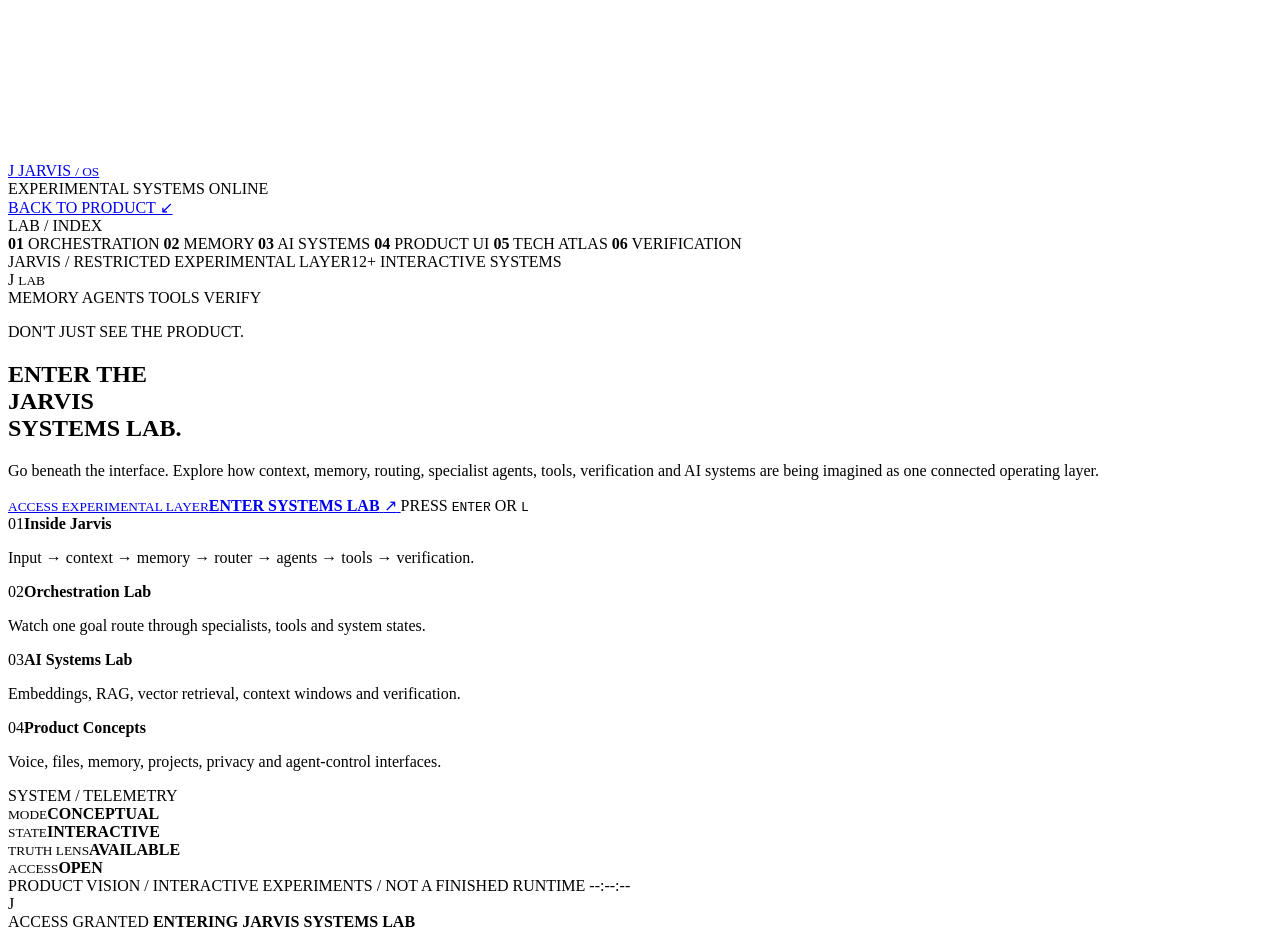
==== systems-lab.html @ cb1c3c39 "feat: add cinematic Systems Lab gateway page" ====
<!doctype html>
<html lang="en">
<head>
  <meta charset="utf-8">
  <meta name="viewport" content="width=device-width, initial-scale=1">
  <meta name="theme-color" content="#050609">
  <meta name="description" content="Enter the Jarvis Systems Lab — interactive architecture, memory, orchestration, AI systems and product experiments.">
  <title>Jarvis Systems Lab — Enter the system.</title>
  <link rel="icon" type="image/svg+xml" href="assets/jarvis-sigil.svg">
  <link rel="preconnect" href="https://fonts.googleapis.com">
  <link rel="preconnect" href="https://fonts.gstatic.com" crossorigin>
  <link href="https://fonts.googleapis.com/css2?family=DM+Mono:wght@300;400;500&family=Manrope:wght@400;500;600;700;800&display=swap" rel="stylesheet">
  <link rel="stylesheet" href="systems-lab-gateway.css">
  <script src="systems-lab-gateway.js" defer></script>
</head>
<body>
  <canvas class="gateway-canvas" id="gateway-canvas" aria-hidden="true"></canvas>
  <div class="gateway-grid" aria-hidden="true"></div>
  <div class="gateway-scan" aria-hidden="true"></div>

  <header class="gateway-nav">
    <a class="gateway-brand" href="index.html" aria-label="Back to Jarvis OS">
      <span class="gateway-brand-mark">J</span>
      <span>JARVIS <small>/ OS</small></span>
    </a>
    <div class="gateway-status"><i></i><span>EXPERIMENTAL SYSTEMS ONLINE</span></div>
    <a class="gateway-back" href="index.html">BACK TO PRODUCT ↙</a>
  </header>

  <main class="gateway-main">
    <aside class="gateway-rail gateway-rail-left" aria-label="Systems Lab modules">
      <span class="rail-label">LAB / INDEX</span>
      <div class="rail-items">
        <span><b>01</b> ORCHESTRATION</span>
        <span><b>02</b> MEMORY</span>
        <span><b>03</b> AI SYSTEMS</span>
        <span><b>04</b> PRODUCT UI</span>
        <span><b>05</b> TECH ATLAS</span>
        <span><b>06</b> VERIFICATION</span>
      </div>
    </aside>

    <section class="gateway-hero" aria-labelledby="gateway-title">
      <div class="gateway-kicker"><span>JARVIS / RESTRICTED EXPERIMENTAL LAYER</span><span>12+ INTERACTIVE SYSTEMS</span></div>

      <div class="gateway-portal" id="gateway-portal" aria-hidden="true">
        <div class="portal-orbit orbit-a"><i></i><i></i></div>
        <div class="portal-orbit orbit-b"><i></i><i></i></div>
        <div class="portal-orbit orbit-c"><i></i><i></i></div>
        <div class="portal-radar"></div>
        <div class="portal-core">
          <span class="portal-core-label">J</span>
          <small>LAB</small>
        </div>
        <span class="portal-tag tag-a">MEMORY</span>
        <span class="portal-tag tag-b">AGENTS</span>
        <span class="portal-tag tag-c">TOOLS</span>
        <span class="portal-tag tag-d">VERIFY</span>
      </div>

      <div class="gateway-copy">
        <p class="gateway-overline">DON'T JUST SEE THE PRODUCT.</p>
        <h1 id="gateway-title">ENTER THE<br><span>JARVIS</span><br>SYSTEMS LAB.</h1>
        <p class="gateway-description">Go beneath the interface. Explore how context, memory, routing, specialist agents, tools, verification and AI systems are being imagined as one connected operating layer.</p>
      </div>

      <div class="gateway-actions">
        <a class="enter-lab" href="lab.html" data-enter-lab>
          <span class="enter-copy"><small>ACCESS EXPERIMENTAL LAYER</small><strong>ENTER SYSTEMS LAB</strong></span>
          <span class="enter-arrow" aria-hidden="true">↗</span>
        </a>
        <span class="gateway-hint">PRESS <kbd>ENTER</kbd> OR <kbd>L</kbd></span>
      </div>

      <div class="gateway-modules" aria-label="Featured systems">
        <article><span>01</span><strong>Inside Jarvis</strong><p>Input → context → memory → router → agents → tools → verification.</p></article>
        <article><span>02</span><strong>Orchestration Lab</strong><p>Watch one goal route through specialists, tools and system states.</p></article>
        <article><span>03</span><strong>AI Systems Lab</strong><p>Embeddings, RAG, vector retrieval, context windows and verification.</p></article>
        <article><span>04</span><strong>Product Concepts</strong><p>Voice, files, memory, projects, privacy and agent-control interfaces.</p></article>
      </div>
    </section>

    <aside class="gateway-rail gateway-rail-right" aria-label="Lab telemetry">
      <span class="rail-label">SYSTEM / TELEMETRY</span>
      <div class="telemetry-block"><small>MODE</small><strong>CONCEPTUAL</strong></div>
      <div class="telemetry-block"><small>STATE</small><strong>INTERACTIVE</strong></div>
      <div class="telemetry-block"><small>TRUTH LENS</small><strong>AVAILABLE</strong></div>
      <div class="telemetry-block"><small>ACCESS</small><strong>OPEN</strong></div>
    </aside>
  </main>

  <footer class="gateway-footer">
    <span>PRODUCT VISION / INTERACTIVE EXPERIMENTS / NOT A FINISHED RUNTIME</span>
    <span data-gateway-clock>--:--:--</span>
  </footer>

  <div class="gateway-transition" aria-hidden="true" data-gateway-transition>
    <div class="transition-core">J</div>
    <span>ACCESS GRANTED</span>
    <strong>ENTERING JARVIS SYSTEMS LAB</strong>
  </div>
</body>
</html>
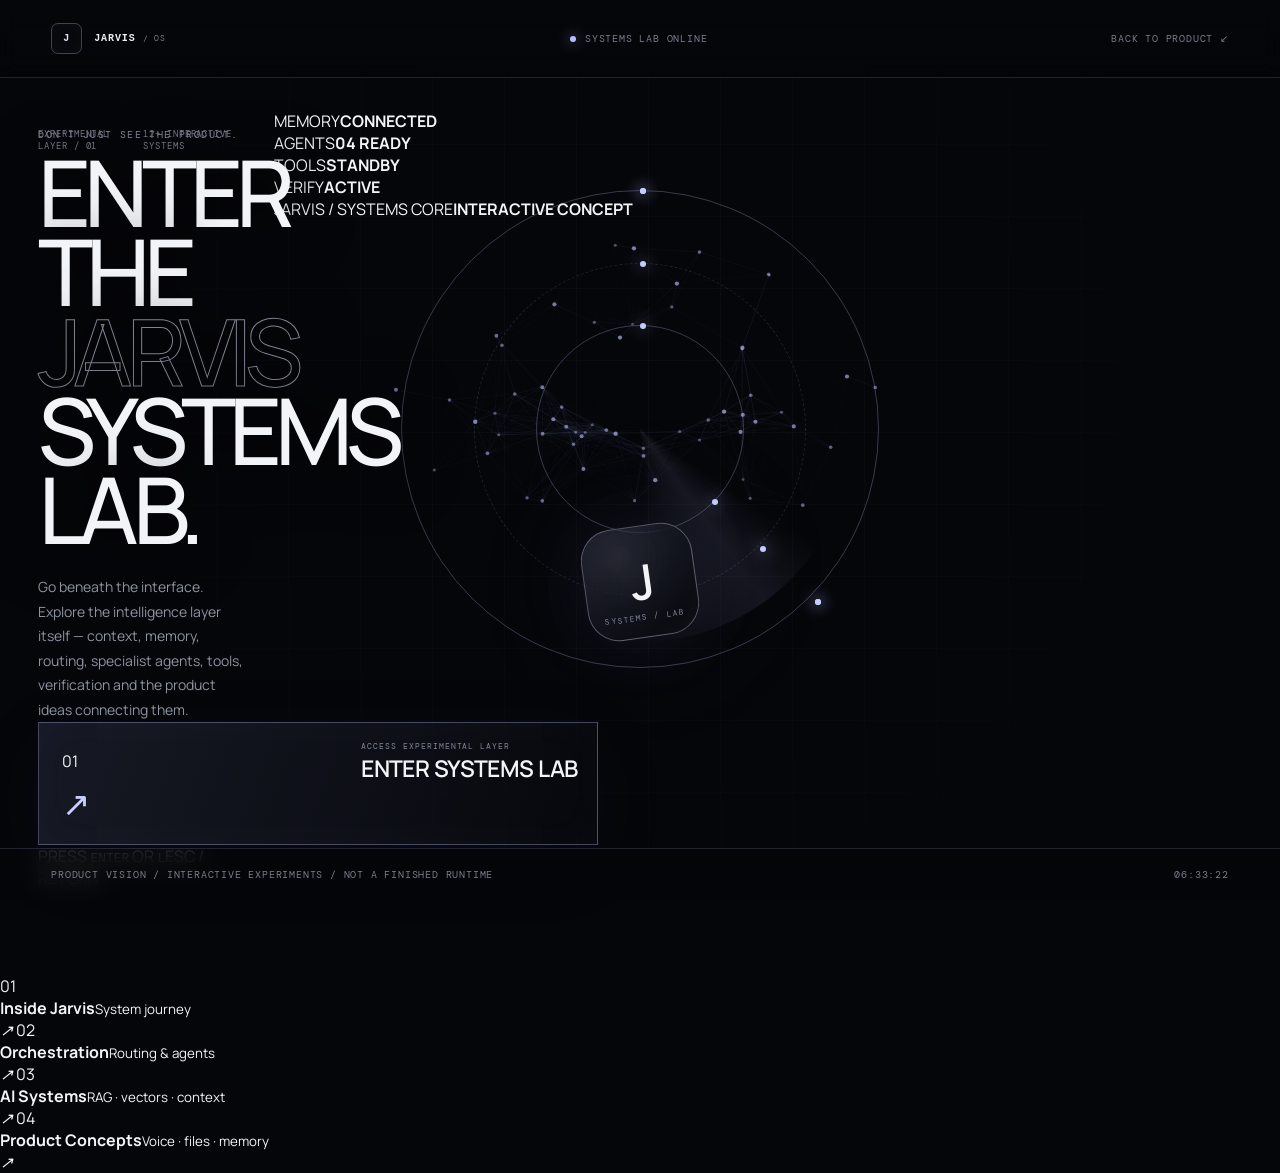
==== commit 30ac43ac: "redesign Systems Lab gateway as cinematic portal" ====
--- a/systems-lab.html
+++ b/systems-lab.html
@@ -16,78 +16,63 @@
 <body>
   <canvas class="gateway-canvas" id="gateway-canvas" aria-hidden="true"></canvas>
   <div class="gateway-grid" aria-hidden="true"></div>
-  <div class="gateway-scan" aria-hidden="true"></div>
+  <div class="gateway-vignette" aria-hidden="true"></div>
 
   <header class="gateway-nav">
     <a class="gateway-brand" href="index.html" aria-label="Back to Jarvis OS">
       <span class="gateway-brand-mark">J</span>
       <span>JARVIS <small>/ OS</small></span>
     </a>
-    <div class="gateway-status"><i></i><span>EXPERIMENTAL SYSTEMS ONLINE</span></div>
+    <div class="gateway-status"><i></i><span>SYSTEMS LAB ONLINE</span></div>
     <a class="gateway-back" href="index.html">BACK TO PRODUCT ↙</a>
   </header>
 
   <main class="gateway-main">
-    <aside class="gateway-rail gateway-rail-left" aria-label="Systems Lab modules">
-      <span class="rail-label">LAB / INDEX</span>
-      <div class="rail-items">
-        <span><b>01</b> ORCHESTRATION</span>
-        <span><b>02</b> MEMORY</span>
-        <span><b>03</b> AI SYSTEMS</span>
-        <span><b>04</b> PRODUCT UI</span>
-        <span><b>05</b> TECH ATLAS</span>
-        <span><b>06</b> VERIFICATION</span>
-      </div>
-    </aside>
+    <section class="gateway-copy" aria-labelledby="gateway-title">
+      <div class="gateway-kicker"><span>EXPERIMENTAL LAYER / 01</span><span>12+ INTERACTIVE SYSTEMS</span></div>
+      <p class="gateway-overline">DON'T JUST SEE THE PRODUCT.</p>
+      <h1 id="gateway-title">ENTER THE<br><span>JARVIS</span><br>SYSTEMS LAB.</h1>
+      <p class="gateway-description">Go beneath the interface. Explore the intelligence layer itself — context, memory, routing, specialist agents, tools, verification and the product ideas connecting them.</p>
 
-    <section class="gateway-hero" aria-labelledby="gateway-title">
-      <div class="gateway-kicker"><span>JARVIS / RESTRICTED EXPERIMENTAL LAYER</span><span>12+ INTERACTIVE SYSTEMS</span></div>
+      <a class="enter-lab" href="lab.html" data-enter-lab>
+        <span class="enter-index">01</span>
+        <span class="enter-copy"><small>ACCESS EXPERIMENTAL LAYER</small><strong>ENTER SYSTEMS LAB</strong></span>
+        <span class="enter-arrow" aria-hidden="true">↗</span>
+      </a>
+      <div class="gateway-hints"><span>PRESS <kbd>ENTER</kbd> OR <kbd>L</kbd></span><span>ESC / RETURN</span></div>
+    </section>
+
+    <section class="gateway-visual" aria-label="Jarvis Systems Lab portal visualization">
+      <div class="visual-caption caption-a"><span>MEMORY</span><b>CONNECTED</b></div>
+      <div class="visual-caption caption-b"><span>AGENTS</span><b>04 READY</b></div>
+      <div class="visual-caption caption-c"><span>TOOLS</span><b>STANDBY</b></div>
+      <div class="visual-caption caption-d"><span>VERIFY</span><b>ACTIVE</b></div>
 
       <div class="gateway-portal" id="gateway-portal" aria-hidden="true">
+        <div class="portal-axis axis-x"></div>
+        <div class="portal-axis axis-y"></div>
         <div class="portal-orbit orbit-a"><i></i><i></i></div>
         <div class="portal-orbit orbit-b"><i></i><i></i></div>
         <div class="portal-orbit orbit-c"><i></i><i></i></div>
+        <div class="portal-orbit orbit-d"><i></i><i></i></div>
         <div class="portal-radar"></div>
+        <div class="portal-halo"></div>
         <div class="portal-core">
           <span class="portal-core-label">J</span>
-          <small>LAB</small>
+          <small>SYSTEMS / LAB</small>
         </div>
-        <span class="portal-tag tag-a">MEMORY</span>
-        <span class="portal-tag tag-b">AGENTS</span>
-        <span class="portal-tag tag-c">TOOLS</span>
-        <span class="portal-tag tag-d">VERIFY</span>
       </div>
 
-      <div class="gateway-copy">
-        <p class="gateway-overline">DON'T JUST SEE THE PRODUCT.</p>
-        <h1 id="gateway-title">ENTER THE<br><span>JARVIS</span><br>SYSTEMS LAB.</h1>
-        <p class="gateway-description">Go beneath the interface. Explore how context, memory, routing, specialist agents, tools, verification and AI systems are being imagined as one connected operating layer.</p>
-      </div>
+      <div class="visual-readout"><span>JARVIS / SYSTEMS CORE</span><b>INTERACTIVE CONCEPT</b></div>
+    </section>
+  </main>
 
-      <div class="gateway-actions">
-        <a class="enter-lab" href="lab.html" data-enter-lab>
-          <span class="enter-copy"><small>ACCESS EXPERIMENTAL LAYER</small><strong>ENTER SYSTEMS LAB</strong></span>
-          <span class="enter-arrow" aria-hidden="true">↗</span>
-        </a>
-        <span class="gateway-hint">PRESS <kbd>ENTER</kbd> OR <kbd>L</kbd></span>
-      </div>
-
-      <div class="gateway-modules" aria-label="Featured systems">
-        <article><span>01</span><strong>Inside Jarvis</strong><p>Input → context → memory → router → agents → tools → verification.</p></article>
-        <article><span>02</span><strong>Orchestration Lab</strong><p>Watch one goal route through specialists, tools and system states.</p></article>
-        <article><span>03</span><strong>AI Systems Lab</strong><p>Embeddings, RAG, vector retrieval, context windows and verification.</p></article>
-        <article><span>04</span><strong>Product Concepts</strong><p>Voice, files, memory, projects, privacy and agent-control interfaces.</p></article>
-      </div>
-    </section>
-
-    <aside class="gateway-rail gateway-rail-right" aria-label="Lab telemetry">
-      <span class="rail-label">SYSTEM / TELEMETRY</span>
-      <div class="telemetry-block"><small>MODE</small><strong>CONCEPTUAL</strong></div>
-      <div class="telemetry-block"><small>STATE</small><strong>INTERACTIVE</strong></div>
-      <div class="telemetry-block"><small>TRUTH LENS</small><strong>AVAILABLE</strong></div>
-      <div class="telemetry-block"><small>ACCESS</small><strong>OPEN</strong></div>
-    </aside>
-  </main>
+  <section class="gateway-dock" aria-label="Featured Systems Lab experiments">
+    <a href="lab.html#inside-jarvis"><span>01</span><div><strong>Inside Jarvis</strong><small>System journey</small></div><i>↗</i></a>
+    <a href="lab.html#orchestration-lab"><span>02</span><div><strong>Orchestration</strong><small>Routing & agents</small></div><i>↗</i></a>
+    <a href="lab.html#concept-lab"><span>03</span><div><strong>AI Systems</strong><small>RAG · vectors · context</small></div><i>↗</i></a>
+    <a href="lab.html#product-suite"><span>04</span><div><strong>Product Concepts</strong><small>Voice · files · memory</small></div><i>↗</i></a>
+  </section>
 
   <footer class="gateway-footer">
     <span>PRODUCT VISION / INTERACTIVE EXPERIMENTS / NOT A FINISHED RUNTIME</span>
@@ -95,6 +80,7 @@
   </footer>
 
   <div class="gateway-transition" aria-hidden="true" data-gateway-transition>
+    <div class="transition-lines" aria-hidden="true"></div>
     <div class="transition-core">J</div>
     <span>ACCESS GRANTED</span>
     <strong>ENTERING JARVIS SYSTEMS LAB</strong>
--- a/systems-lab-gateway.css
+++ b/systems-lab-gateway.css
@@ -0,0 +1,8 @@
+@charset "UTF-8";
+:root{color-scheme:dark;--bg:#050609;--panel:#0b0d12;--text:#f3f4f7;--muted:#777d8d;--line:rgba(202,208,255,.14);--accent:#b8bfff;--mono:"DM Mono",monospace;--sans:"Manrope",sans-serif;--ease:cubic-bezier(.16,1,.3,1)}
+*{box-sizing:border-box}html,body{margin:0;min-height:100%;background:var(--bg);color:var(--text);font-family:var(--sans);overflow-x:hidden}body{min-height:100svh;position:relative}a{color:inherit;text-decoration:none}button,a{font:inherit}::selection{background:var(--accent);color:#06070a}.gateway-canvas,.gateway-grid,.gateway-scan{position:fixed;inset:0;pointer-events:none}.gateway-canvas{z-index:0}.gateway-grid{z-index:1;background-image:linear-gradient(rgba(255,255,255,.028) 1px,transparent 1px),linear-gradient(90deg,rgba(255,255,255,.028) 1px,transparent 1px);background-size:72px 72px;mask-image:radial-gradient(circle at 50% 44%,#000 0%,rgba(0,0,0,.5) 48%,transparent 86%)}.gateway-scan{z-index:2;background:linear-gradient(180deg,transparent 0%,rgba(184,191,255,.035) 50%,transparent 100%);height:18vh;top:-22vh;animation:scan 8s linear infinite}.gateway-nav,.gateway-footer{position:fixed;left:0;right:0;z-index:20;display:flex;align-items:center;justify-content:space-between;padding:0 clamp(22px,4vw,64px);font:10px var(--mono);letter-spacing:.08em;color:var(--muted)}.gateway-nav{top:0;height:78px;border-bottom:1px solid var(--line);background:linear-gradient(180deg,rgba(5,6,9,.92),rgba(5,6,9,.35),transparent);backdrop-filter:blur(10px)}.gateway-footer{bottom:0;height:52px;border-top:1px solid var(--line);background:rgba(5,6,9,.72);backdrop-filter:blur(12px)}.gateway-brand{display:flex;align-items:center;gap:12px;font-weight:600;letter-spacing:.09em;color:#eceef6}.gateway-brand small{font-weight:400;color:var(--muted)}.gateway-brand-mark{width:31px;height:31px;border:1px solid rgba(184,191,255,.32);border-radius:7px;display:grid;place-items:center;color:#dfe2ff;box-shadow:inset 0 0 22px rgba(184,191,255,.05)}.gateway-status{display:flex;align-items:center;gap:9px}.gateway-status i{width:6px;height:6px;border-radius:50%;background:var(--accent);box-shadow:0 0 14px rgba(184,191,255,.85);animation:pulse 1.8s ease-in-out infinite}.gateway-back:hover,.gateway-brand:hover{color:#fff}.gateway-main{position:relative;z-index:5;min-height:100svh;display:grid;grid-template-columns:210px minmax(0,1fr) 210px;padding:110px clamp(20px,3vw,48px) 86px;gap:26px}.gateway-rail{padding:22px 18px;border-left:1px solid var(--line);border-right:1px solid var(--line);display:flex;flex-direction:column;justify-content:center;gap:28px}.rail-label{font:9px var(--mono);letter-spacing:.12em;color:#8d93a5}.rail-items{display:flex;flex-direction:column;gap:16px;font:9px/1.5 var(--mono);color:#666c7a}.rail-items span{display:flex;gap:10px}.rail-items b{font-weight:400;color:#aeb5ca}.gateway-rail-right{align-items:stretch}.telemetry-block{border-top:1px solid var(--line);padding-top:14px}.telemetry-block small{display:block;font:8px var(--mono);letter-spacing:.1em;color:#606674;margin-bottom:5px}.telemetry-block strong{font:10px var(--mono);font-weight:400;color:#c6cad8}.gateway-hero{position:relative;display:flex;flex-direction:column;align-items:center;justify-content:center;min-height:calc(100svh - 196px);padding:36px 24px 30px;text-align:center}.gateway-kicker{position:absolute;top:0;left:0;right:0;display:flex;justify-content:space-between;font:9px var(--mono);letter-spacing:.1em;color:#6f7583}.gateway-portal{position:absolute;top:44%;left:50%;width:min(45vw,520px);aspect-ratio:1;transform:translate(-50%,-50%);display:grid;place-items:center;pointer-events:none;filter:drop-shadow(0 0 60px rgba(126,137,220,.09));transition:transform .5s var(--ease)}.portal-orbit{position:absolute;inset:4%;border:1px solid rgba(184,191,255,.15);border-radius:50%;animation:spin 14s linear infinite}.portal-orbit.orbit-b{inset:18%;border-style:dashed;animation-duration:10s;animation-direction:reverse}.portal-orbit.orbit-c{inset:30%;animation-duration:7s;border-color:rgba(184,191,255,.28)}.portal-orbit i{position:absolute;width:6px;height:6px;border-radius:50%;background:#c7ccff;box-shadow:0 0 16px rgba(184,191,255,.9)}.portal-orbit i:first-child{left:50%;top:-3px}.portal-orbit i:last-child{right:12%;bottom:13%}.portal-radar{position:absolute;inset:9%;border-radius:50%;background:conic-gradient(from 180deg,transparent 0 84%,rgba(184,191,255,.09) 90%,transparent 100%);animation:spin 9s linear infinite}.portal-core{position:relative;width:112px;aspect-ratio:1;border:1px solid rgba(220,224,255,.36);border-radius:28%;display:grid;place-items:center;background:radial-gradient(circle at 34% 26%,rgba(210,216,255,.15),rgba(16,18,25,.96) 54%,#07080b 75%);box-shadow:inset 0 0 44px rgba(168,178,255,.08),0 0 80px rgba(168,178,255,.08);transform:rotate(-8deg)}.portal-core-label{font:600 48px/1 var(--sans);letter-spacing:-.08em}.portal-core small{position:absolute;bottom:15px;font:8px var(--mono);letter-spacing:.15em;color:#80879a}.portal-tag{position:absolute;padding:5px 8px;border:1px solid rgba(184,191,255,.14);background:rgba(7,8,12,.75);font:8px var(--mono);letter-spacing:.1em;color:#858ca0}.tag-a{left:5%;top:30%}.tag-b{right:7%;top:24%}.tag-c{left:9%;bottom:23%}.tag-d{right:4%;bottom:28%}.gateway-copy{position:relative;z-index:4;margin-top:18px;max-width:900px}.gateway-overline{font:10px var(--mono);letter-spacing:.14em;color:#868c9c;margin:0 0 12px}.gateway-copy h1{margin:0;font:500 clamp(50px,7.2vw,112px)/.86 var(--sans);letter-spacing:-.075em;text-transform:uppercase;text-shadow:0 5px 60px rgba(0,0,0,.75)}.gateway-copy h1 span{-webkit-text-stroke:1px rgba(227,230,255,.56);color:transparent}.gateway-description{max-width:650px;margin:26px auto 0;font-size:14px;line-height:1.75;color:#8d93a1}.gateway-actions{position:relative;z-index:6;margin-top:28px;display:flex;flex-direction:column;align-items:center;gap:14px}.enter-lab{min-width:min(560px,78vw);display:grid;grid-template-columns:1fr auto;align-items:center;text-align:left;padding:18px 20px 18px 23px;border:1px solid rgba(184,191,255,.34);background:linear-gradient(110deg,rgba(24,27,39,.94),rgba(8,9,13,.84));box-shadow:0 18px 80px rgba(68,76,140,.07),inset 0 0 40px rgba(184,191,255,.025);transition:transform .45s var(--ease),border-color .35s,background .35s}.enter-lab:hover{transform:translateY(-4px) scale(1.012);border-color:rgba(202,208,255,.8);background:linear-gradient(110deg,rgba(35,39,56,.98),rgba(10,11,16,.9))}.enter-copy{display:flex;flex-direction:column;gap:6px}.enter-copy small{font:8px var(--mono);letter-spacing:.12em;color:#7f8596}.enter-copy strong{font:600 clamp(16px,2vw,23px)/1 var(--sans);letter-spacing:-.025em}.enter-arrow{font-size:34px;color:#c9ceff;transition:transform .4s var(--ease)}.enter-lab:hover .enter-arrow{transform:translate(7px,-7px)}.gateway-hint{font:8px var(--mono);letter-spacing:.1em;color:#5f6573}.gateway-hint kbd{font:8px var(--mono);border:1px solid var(--line);padding:3px 5px;color:#969cae}.gateway-modules{position:relative;z-index:5;width:min(100%,1060px);display:grid;grid-template-columns:repeat(4,1fr);margin-top:34px;border-left:1px solid var(--line)}.gateway-modules article{text-align:left;padding:17px 16px;border-top:1px solid var(--line);border-right:1px solid var(--line);border-bottom:1px solid var(--line);background:rgba(8,9,13,.55);backdrop-filter:blur(8px);transition:background .3s,transform .4s var(--ease)}.gateway-modules article:hover{background:rgba(22,24,34,.85);transform:translateY(-3px)}.gateway-modules article>span{font:8px var(--mono);color:#676d7b}.gateway-modules strong{display:block;margin:17px 0 8px;font-size:14px;font-weight:500}.gateway-modules p{margin:0;font:9px/1.6 var(--mono);color:#727887}.gateway-transition{position:fixed;inset:0;z-index:100;background:#050609;display:grid;place-items:center;align-content:center;gap:15px;opacity:0;visibility:hidden;pointer-events:none}.gateway-transition.is-active{visibility:visible;animation:transition-in .75s var(--ease) forwards}.transition-core{width:90px;aspect-ratio:1;border:1px solid rgba(220,224,255,.45);border-radius:25%;display:grid;place-items:center;font:600 42px var(--sans);transform:rotate(-8deg);box-shadow:0 0 60px rgba(184,191,255,.09);animation:transition-core .85s var(--ease) both}.gateway-transition span{font:9px var(--mono);letter-spacing:.16em;color:#83899b}.gateway-transition strong{font-size:22px;letter-spacing:-.03em}.gateway-transition.is-active::before{content:"";position:absolute;inset:0;background:radial-gradient(circle at center,rgba(184,191,255,.09),transparent 30%)}
+@keyframes spin{to{transform:rotate(360deg)}}@keyframes pulse{50%{opacity:.35;box-shadow:0 0 4px rgba(184,191,255,.25)}}@keyframes scan{to{transform:translateY(130vh)}}@keyframes transition-in{from{opacity:0}to{opacity:1}}@keyframes transition-core{from{opacity:0;transform:scale(.5) rotate(-22deg);filter:blur(12px)}to{opacity:1;transform:scale(1) rotate(-8deg);filter:blur(0)}}
+@media(max-width:1180px){.gateway-main{grid-template-columns:150px minmax(0,1fr) 150px}.gateway-portal{width:min(56vw,500px)}.rail-items span{font-size:8px}.gateway-modules{grid-template-columns:repeat(2,1fr)}}
+@media(max-width:850px){.gateway-main{display:block;padding:108px 24px 86px}.gateway-rail{display:none}.gateway-hero{min-height:calc(100svh - 194px)}.gateway-portal{width:min(80vw,480px)}.gateway-kicker{position:relative;margin-bottom:25px}.gateway-copy h1{font-size:clamp(52px,12vw,90px)}.gateway-back{display:none}.gateway-status{margin-left:auto}.gateway-modules{margin-top:30px}}
+@media(max-width:560px){.gateway-nav{height:68px}.gateway-status span{display:none}.gateway-main{padding-top:88px}.gateway-hero{padding:20px 0 20px}.gateway-kicker{font-size:7px;gap:16px}.gateway-kicker span:last-child{text-align:right}.gateway-portal{top:38%;width:92vw}.portal-core{width:86px}.gateway-copy{margin-top:84px}.gateway-copy h1{font-size:15.5vw;line-height:.9}.gateway-description{font-size:13px;line-height:1.65}.enter-lab{min-width:100%;width:100%;padding:16px}.gateway-modules{grid-template-columns:1fr 1fr}.gateway-modules article{padding:14px 12px}.gateway-modules strong{font-size:12px}.gateway-footer{font-size:7px;padding:0 20px}.gateway-footer span:first-child{max-width:70%}}
+@media(prefers-reduced-motion:reduce){*{animation:none!important;transition:none!important}.gateway-scan{display:none}.gateway-portal{transform:translate(-50%,-50%)!important}}
